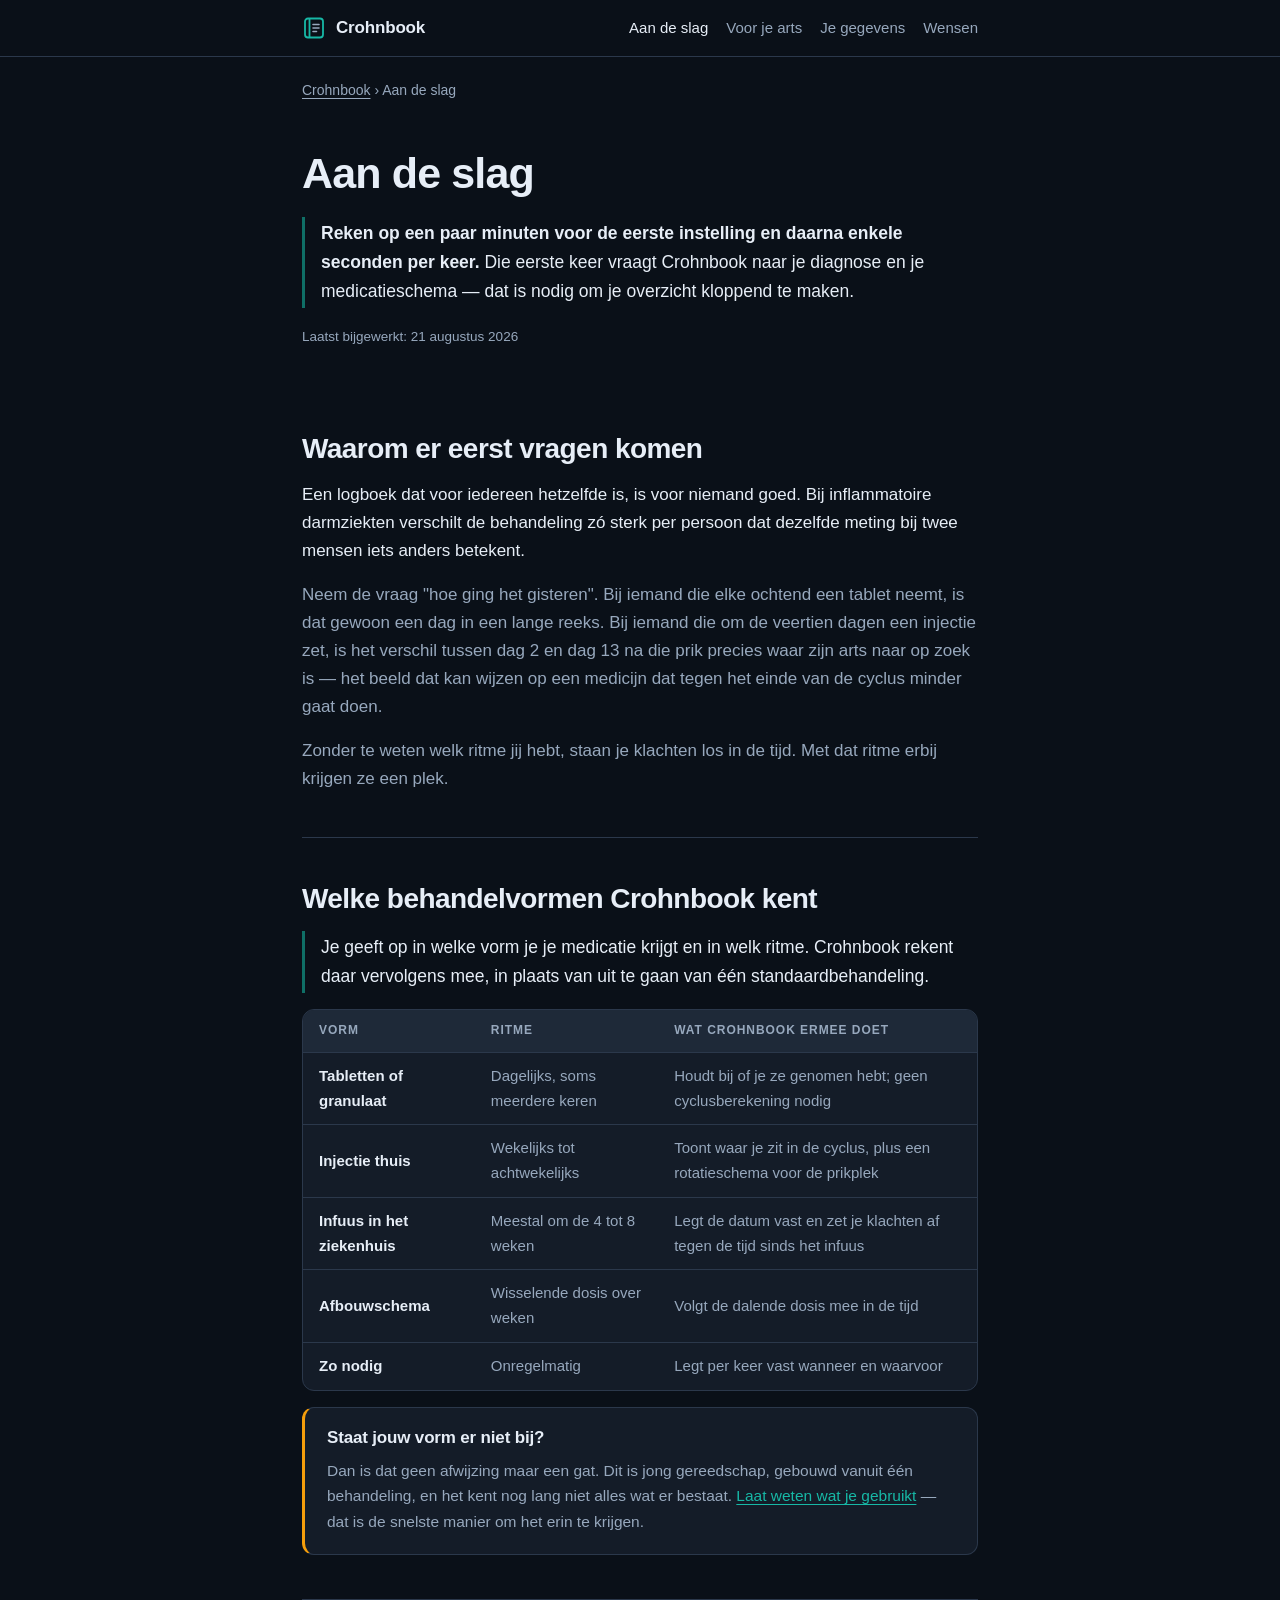
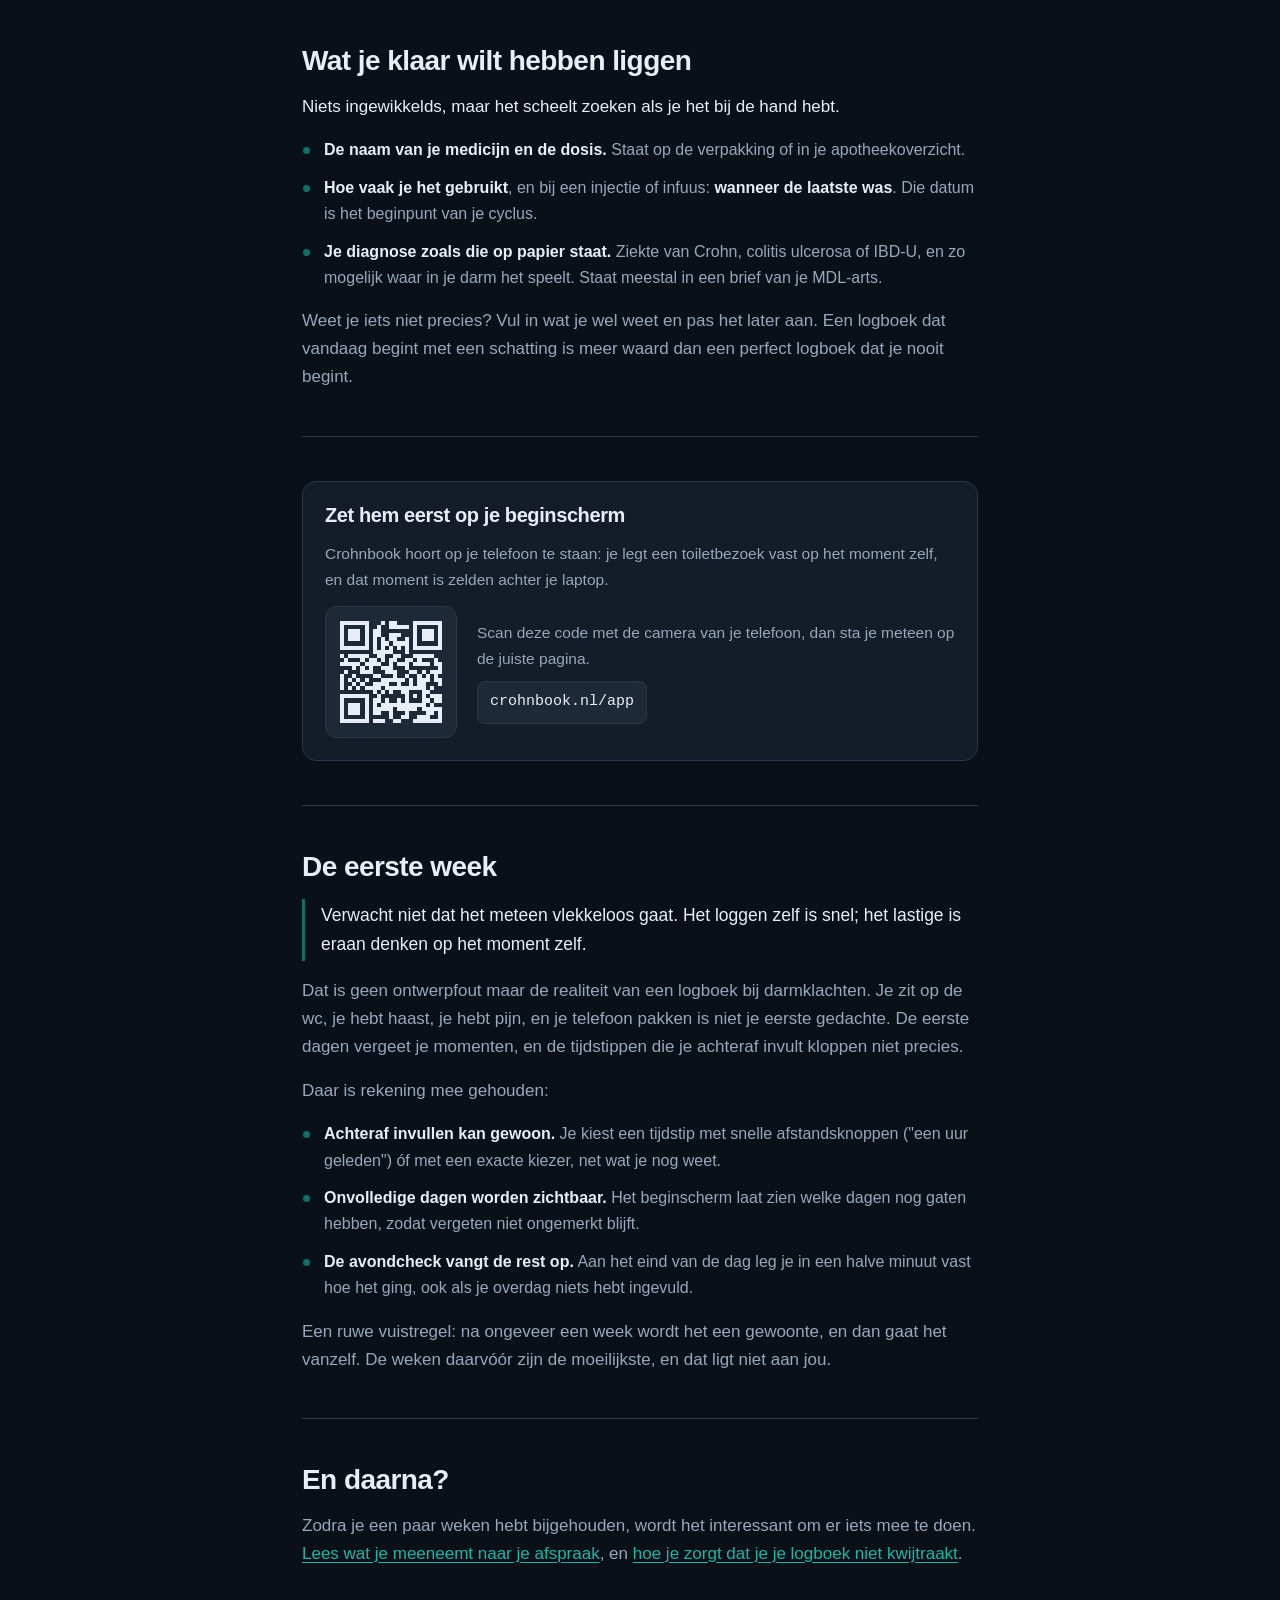
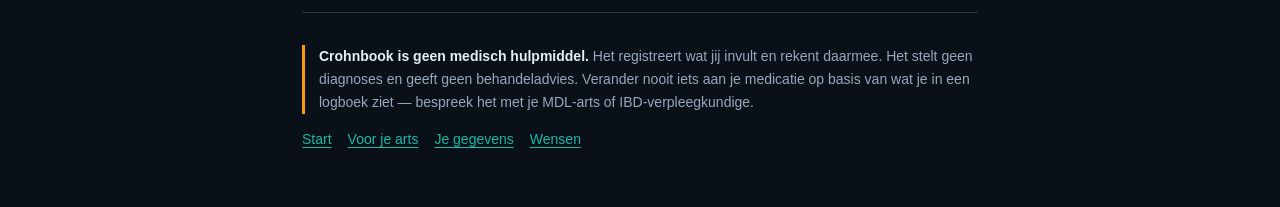
==== aan-de-slag/index.html @ 71969387 "Crohnbook bijgewerkt 2026-08-21 07:29" ====
<!doctype html>
<html lang="nl">
<head>
<meta charset="UTF-8">
<meta name="viewport" content="width=device-width, initial-scale=1">
<title>Aan de slag met Crohnbook — wat je bij de hand wilt hebben</title>
<meta name="description" content="De eerste keer dat je Crohnbook opent vraagt hij naar je diagnose en je medicatieschema, omdat geen twee IBD-patiënten dezelfde behandeling hebben. Wat je klaar wilt hebben liggen en wat je de eerste week kunt verwachten.">
<link rel="canonical" href="https://crohnbook.nl/aan-de-slag/">
<meta name="theme-color" content="#0a1018">

<meta property="og:type" content="article">
<meta property="og:locale" content="nl_NL">
<meta property="og:url" content="https://crohnbook.nl/aan-de-slag/">
<meta property="og:site_name" content="Crohnbook">
<meta property="og:title" content="Aan de slag met Crohnbook — wat je bij de hand wilt hebben">
<meta property="og:description" content="Wat de eerste instelling vraagt, waarom je medicatieritme uitmaakt, en wat je de eerste week kunt verwachten.">
<meta property="og:image" content="https://crohnbook.nl/app/icon-512.png">
<meta name="twitter:card" content="summary">

<link rel="icon" href="/app/icon-192.png">
<link rel="stylesheet" href="/stijl.css">
</head>
<body>

<div class="topbalk">
  <div class="wrap">
    <a class="merk" href="/">
      <svg width="24" height="24" viewBox="0 0 24 24" fill="none" aria-hidden="true">
        <rect x="3" y="2.5" width="18" height="19" rx="3" stroke="#17b8a6" stroke-width="1.8"/>
        <path d="M7.5 2.5v19" stroke="#17b8a6" stroke-width="1.8"/>
        <path d="M11 8.5h6M11 12h6M11 15.5h3.5" stroke="#97a8bd" stroke-width="1.6" stroke-linecap="round"/>
      </svg>
      Crohnbook
    </a>
    <nav aria-label="Hoofdmenu">
      <a href="/aan-de-slag/" aria-current="page">Aan de slag</a>
      <a href="/voor-je-arts/">Voor je arts</a>
      <a href="/privacy/">Je gegevens</a>
      <a href="/wensen/">Wensen</a>
    </nav>
  </div>
</div>

<div class="wrap">

  <nav class="kruimels" aria-label="Kruimelpad">
    <a href="/">Crohnbook</a> &rsaquo; Aan de slag
  </nav>

  <header class="kop">
    <h1>Aan de slag</h1>
    <p class="antwoord"><strong>Reken op een paar minuten voor de eerste instelling en daarna enkele seconden per keer.</strong> Die eerste keer vraagt Crohnbook naar je diagnose en je medicatieschema — dat is nodig om je overzicht kloppend te maken.</p>
    <p class="bijwerk">Laatst bijgewerkt: 21 augustus 2026</p>
  </header>

  <section>
    <h2>Waarom er eerst vragen komen</h2>

    <p class="lead">Een logboek dat voor iedereen hetzelfde is, is voor niemand goed. Bij inflammatoire darmziekten verschilt de behandeling zó sterk per persoon dat dezelfde meting bij twee mensen iets anders betekent.</p>

    <p>Neem de vraag "hoe ging het gisteren". Bij iemand die elke ochtend een tablet neemt, is dat gewoon een dag in een lange reeks. Bij iemand die om de veertien dagen een injectie zet, is het verschil tussen dag 2 en dag 13 na die prik precies waar zijn arts naar op zoek is — het beeld dat kan wijzen op een medicijn dat tegen het einde van de cyclus minder gaat doen.</p>

    <p>Zonder te weten welk ritme jij hebt, staan je klachten los in de tijd. Met dat ritme erbij krijgen ze een plek.</p>
  </section>

  <section>
    <h2>Welke behandelvormen Crohnbook kent</h2>

    <p class="antwoord">Je geeft op in welke vorm je je medicatie krijgt en in welk ritme. Crohnbook rekent daar vervolgens mee, in plaats van uit te gaan van één standaardbehandeling.</p>

    <div class="tabel-scroll">
      <table>
        <thead>
          <tr><th>Vorm</th><th>Ritme</th><th>Wat Crohnbook ermee doet</th></tr>
        </thead>
        <tbody>
          <tr><td><b>Tabletten of granulaat</b></td><td>Dagelijks, soms meerdere keren</td><td>Houdt bij of je ze genomen hebt; geen cyclusberekening nodig</td></tr>
          <tr><td><b>Injectie thuis</b></td><td>Wekelijks tot achtwekelijks</td><td>Toont waar je zit in de cyclus, plus een rotatieschema voor de prikplek</td></tr>
          <tr><td><b>Infuus in het ziekenhuis</b></td><td>Meestal om de 4 tot 8 weken</td><td>Legt de datum vast en zet je klachten af tegen de tijd sinds het infuus</td></tr>
          <tr><td><b>Afbouwschema</b></td><td>Wisselende dosis over weken</td><td>Volgt de dalende dosis mee in de tijd</td></tr>
          <tr><td><b>Zo nodig</b></td><td>Onregelmatig</td><td>Legt per keer vast wanneer en waarvoor</td></tr>
        </tbody>
      </table>
    </div>

    <div class="blok let-op">
      <h3>Staat jouw vorm er niet bij?</h3>
      <p>Dan is dat geen afwijzing maar een gat. Dit is jong gereedschap, gebouwd vanuit één behandeling, en het kent nog lang niet alles wat er bestaat. <a href="/wensen/">Laat weten wat je gebruikt</a> — dat is de snelste manier om het erin te krijgen.</p>
    </div>
  </section>

  <section>
    <h2>Wat je klaar wilt hebben liggen</h2>

    <p class="lead">Niets ingewikkelds, maar het scheelt zoeken als je het bij de hand hebt.</p>

    <ul class="punten">
      <li><b>De naam van je medicijn en de dosis.</b> Staat op de verpakking of in je apotheekoverzicht.</li>
      <li><b>Hoe vaak je het gebruikt</b>, en bij een injectie of infuus: <b>wanneer de laatste was</b>. Die datum is het beginpunt van je cyclus.</li>
      <li><b>Je diagnose zoals die op papier staat.</b> Ziekte van Crohn, colitis ulcerosa of IBD-U, en zo mogelijk waar in je darm het speelt. Staat meestal in een brief van je MDL-arts.</li>
    </ul>

    <p>Weet je iets niet precies? Vul in wat je wel weet en pas het later aan. Een logboek dat vandaag begint met een schatting is meer waard dan een perfect logboek dat je nooit begint.</p>
  </section>

  <section>
    <div class="install" id="install" data-state="algemeen">
      <h2>Zet hem eerst op je beginscherm</h2>

      <div class="variant" data-for="algemeen">
        <p>Doe dit vóór je begint met invullen. Vanaf je beginscherm opent Crohnbook zonder adresbalk, werkt hij offline, en is de kans veel kleiner dat je toestel de opslag ooit opruimt.</p>
        <ol class="stappen">
          <li><b>iPhone:</b> open <span class="adres">crohnbook.nl/app</span> in Safari, tik op het deelicoon en kies <b>Zet op beginscherm</b>.</li>
          <li><b>Android:</b> open het adres in Chrome, tik op de drie puntjes en kies <b>App installeren</b>.</li>
        </ol>
        <a class="knop" href="/app/">Crohnbook openen</a>
      </div>

      <div class="variant" data-for="ios-safari">
        <p>Doe dit vóór je begint met invullen — vanaf je beginscherm werkt hij offline en blijft je logboek beter bewaard.</p>
        <ol class="stappen">
          <li>Tik op het deelicoon
            <span class="glyph"><svg width="16" height="16" viewBox="0 0 24 24" fill="none" aria-hidden="true">
              <path d="M12 3v12M12 3l-3.4 3.4M12 3l3.4 3.4" stroke="currentColor" stroke-width="1.9" stroke-linecap="round" stroke-linejoin="round"/>
              <path d="M8 9.5H6.5A2.5 2.5 0 0 0 4 12v6.5A2.5 2.5 0 0 0 6.5 21h11a2.5 2.5 0 0 0 2.5-2.5V12a2.5 2.5 0 0 0-2.5-2.5H16" stroke="currentColor" stroke-width="1.9" stroke-linecap="round"/>
            </svg></span>
            <span data-plek="iphone">onderaan je scherm.</span><span data-plek="ipad" hidden>rechtsboven in de balk.</span>
          </li>
          <li>Scroll in het menu omlaag naar <b>Zet op beginscherm</b>
            <span class="glyph"><svg width="16" height="16" viewBox="0 0 24 24" fill="none" aria-hidden="true">
              <rect x="3.5" y="3.5" width="17" height="17" rx="4" stroke="currentColor" stroke-width="1.9"/>
              <path d="M12 8.5v7M8.5 12h7" stroke="currentColor" stroke-width="1.9" stroke-linecap="round"/>
            </svg></span>
          </li>
          <li>Tik rechtsboven op <b>Voeg toe</b>.</li>
        </ol>
      </div>

      <div class="variant" data-for="ios-anders">
        <p>Je bekijkt deze pagina niet in Safari. Op de iPhone en iPad kan alléén Safari een webapp aan je beginscherm toevoegen.</p>
        <p>Kopieer het adres, open Safari en plak het in de adresbalk.</p>
        <div class="adres">crohnbook.nl/app</div>
        <button class="knop" type="button" data-kopieer="https://crohnbook.nl/app/">Adres kopiëren</button>
      </div>

      <div class="variant" data-for="in-app">
        <p>Je bekijkt deze pagina in een venster binnen een andere app. Daar kun je niets aan je beginscherm toevoegen.</p>
        <p>Tik op de drie puntjes in de hoek van dit venster en kies <b>Open in browser</b>, of kopieer het adres.</p>
        <div class="adres">crohnbook.nl/app</div>
        <button class="knop" type="button" data-kopieer="https://crohnbook.nl/app/">Adres kopiëren</button>
      </div>

      <div class="variant" data-for="android">
        <p>Je kunt Crohnbook in één tik installeren. Doe dat vóór je begint met invullen.</p>
        <button class="knop" type="button" id="android-installeer" hidden>Crohnbook installeren</button>
        <ol class="stappen" id="android-handmatig">
          <li>Tik op de drie puntjes rechtsboven in Chrome.</li>
          <li>Kies <b>App installeren</b> of <b>Toevoegen aan startscherm</b>.</li>
        </ol>
      </div>

      <div class="variant" data-for="desktop">
        <p>Crohnbook hoort op je telefoon te staan: je legt een toiletbezoek vast op het moment zelf, en dat moment is zelden achter je laptop.</p>
        <div class="qr">
          <img src="/qr.svg" width="132" height="132" alt="QR-code naar crohnbook.nl/app">
          <div>
            <p>Scan deze code met de camera van je telefoon, dan sta je meteen op de juiste pagina.</p>
            <div class="adres">crohnbook.nl/app</div>
          </div>
        </div>
      </div>

      <div class="variant" data-for="geinstalleerd">
        <p>Hij staat al op je toestel. Je kunt meteen beginnen.</p>
        <a class="knop" href="/app/">Naar je logboek</a>
      </div>
    </div>
  </section>

  <section>
    <h2>De eerste week</h2>

    <p class="antwoord">Verwacht niet dat het meteen vlekkeloos gaat. Het loggen zelf is snel; het lastige is eraan denken op het moment zelf.</p>

    <p>Dat is geen ontwerpfout maar de realiteit van een logboek bij darmklachten. Je zit op de wc, je hebt haast, je hebt pijn, en je telefoon pakken is niet je eerste gedachte. De eerste dagen vergeet je momenten, en de tijdstippen die je achteraf invult kloppen niet precies.</p>

    <p>Daar is rekening mee gehouden:</p>

    <ul class="punten">
      <li><b>Achteraf invullen kan gewoon.</b> Je kiest een tijdstip met snelle afstandsknoppen ("een uur geleden") óf met een exacte kiezer, net wat je nog weet.</li>
      <li><b>Onvolledige dagen worden zichtbaar.</b> Het beginscherm laat zien welke dagen nog gaten hebben, zodat vergeten niet ongemerkt blijft.</li>
      <li><b>De avondcheck vangt de rest op.</b> Aan het eind van de dag leg je in een halve minuut vast hoe het ging, ook als je overdag niets hebt ingevuld.</li>
    </ul>

    <p>Een ruwe vuistregel: na ongeveer een week wordt het een gewoonte, en dan gaat het vanzelf. De weken daarvóór zijn de moeilijkste, en dat ligt niet aan jou.</p>
  </section>

  <section>
    <h2>En daarna?</h2>
    <p>Zodra je een paar weken hebt bijgehouden, wordt het interessant om er iets mee te doen. <a href="/voor-je-arts/">Lees wat je meeneemt naar je afspraak</a>, en <a href="/privacy/">hoe je zorgt dat je je logboek niet kwijtraakt</a>.</p>
  </section>

  <footer>
    <p class="disclaimer"><strong>Crohnbook is geen medisch hulpmiddel.</strong> Het registreert wat jij invult en rekent daarmee. Het stelt geen diagnoses en geeft geen behandeladvies. Verander nooit iets aan je medicatie op basis van wat je in een logboek ziet — bespreek het met je MDL-arts of IBD-verpleegkundige.</p>
    <nav aria-label="Voetmenu">
      <a href="/">Start</a>
      <a href="/voor-je-arts/">Voor je arts</a>
      <a href="/privacy/">Je gegevens</a>
      <a href="/wensen/">Wensen</a>
    </nav>
  </footer>

</div>

<script type="application/ld+json">
{
  "@context": "https://schema.org",
  "@type": "WebPage",
  "@id": "https://crohnbook.nl/aan-de-slag/",
  "url": "https://crohnbook.nl/aan-de-slag/",
  "name": "Aan de slag met Crohnbook",
  "inLanguage": "nl-NL",
  "dateModified": "2026-08-21",
  "description": "Wat de eerste instelling van Crohnbook vraagt, waarom je medicatieritme uitmaakt en wat je de eerste week kunt verwachten.",
  "isPartOf": { "@id": "https://crohnbook.nl/#website" },
  "breadcrumb": {
    "@type": "BreadcrumbList",
    "itemListElement": [
      { "@type": "ListItem", "position": 1, "name": "Crohnbook", "item": "https://crohnbook.nl/" },
      { "@type": "ListItem", "position": 2, "name": "Aan de slag" }
    ]
  }
}
</script>

<script src="/installeren.js" defer></script>

</body>
</html>
---- stijl.css ----
/* Crohnbook — gedeelde opmaak voor alle pagina's op crohnbook.nl.
   De kleuren komen uit de app (src/index.css), zodat site en dagboek niet als
   twee losse producten voelen. */

:root {
  color-scheme: dark;
  --ink: #0a1018;
  --surface: #141c28;
  --raised: #1e2938;
  --line: #2b384b;
  --body: #e7eef7;
  --muted: #97a8bd;
  --accent: #17b8a6;
  --accent-deep: #0f6f66;
  --caution: #f59e0b;
  --sans: -apple-system, BlinkMacSystemFont, "Segoe UI", Roboto, "Helvetica Neue", Arial, sans-serif;
  --mono: ui-monospace, "SF Mono", "Cascadia Mono", Consolas, monospace;
}

* { box-sizing: border-box; }

html { -webkit-text-size-adjust: 100%; scroll-behavior: smooth; }

@media (prefers-reduced-motion: reduce) {
  html { scroll-behavior: auto; }
  * { animation: none !important; transition: none !important; }
}

body {
  margin: 0;
  background: var(--ink);
  color: var(--body);
  font-family: var(--sans);
  font-size: 17px;
  line-height: 1.65;
  -webkit-font-smoothing: antialiased;
}

.wrap { max-width: 720px; margin: 0 auto; padding: 0 22px; }

h1, h2, h3 { text-wrap: balance; line-height: 1.18; margin: 0; letter-spacing: -0.02em; }
h1 { font-size: clamp(29px, 6vw, 43px); font-weight: 700; }
h2 { font-size: clamp(22px, 4.2vw, 28px); font-weight: 650; }
h3 { font-size: 18px; font-weight: 650; letter-spacing: -0.01em; }
p { margin: 0; }
a { color: var(--accent); text-underline-offset: 3px; }
a:focus-visible, button:focus-visible, summary:focus-visible {
  outline: 2px solid var(--accent);
  outline-offset: 3px;
  border-radius: 3px;
}

/* ---------- navigatie ---------- */

.topbalk {
  border-bottom: 1px solid var(--line);
  background: var(--ink);
}
.topbalk .wrap {
  display: flex;
  align-items: center;
  justify-content: space-between;
  gap: 18px;
  flex-wrap: wrap;
  padding-top: 14px;
  padding-bottom: 14px;
}
.merk {
  display: inline-flex;
  align-items: center;
  gap: 10px;
  font-weight: 650;
  letter-spacing: -0.01em;
  color: var(--body);
  text-decoration: none;
}
.merk svg { display: block; flex: none; }
.topbalk nav {
  display: flex;
  gap: 18px;
  flex-wrap: wrap;
  font-size: 15px;
}
.topbalk nav a { color: var(--muted); text-decoration: none; }
.topbalk nav a:hover, .topbalk nav a[aria-current="page"] { color: var(--body); }

.kruimels {
  font-size: 14px;
  color: var(--muted);
  padding-top: 22px;
}
.kruimels a { color: var(--muted); }

/* ---------- secties ---------- */

section {
  display: flex;
  flex-direction: column;
  gap: 16px;
  padding: 44px 0;
  border-top: 1px solid var(--line);
}
section:first-of-type { border-top: 0; }
section p { color: var(--muted); }
section p.lead { color: var(--body); }

header.kop {
  display: flex;
  flex-direction: column;
  gap: 18px;
  padding: 46px 0 40px;
}
header.kop p.tagline {
  font-size: clamp(18px, 3.4vw, 21px);
  color: var(--muted);
  max-width: 40ch;
}

/* Het directe antwoord bovenaan een pagina: de zin die een zoekmachine of een
   AI-assistent kan overnemen zonder de rest te lezen. */
.antwoord {
  border-left: 3px solid var(--accent-deep);
  padding: 2px 0 2px 16px;
  font-size: 17.5px;
  color: var(--body);
}

.bijwerk {
  font-size: 13.5px;
  color: var(--muted);
  font-variant-numeric: tabular-nums;
}

/* ---------- kaarten en lijsten ---------- */

.kaarten {
  display: grid;
  grid-template-columns: repeat(auto-fit, minmax(220px, 1fr));
  gap: 14px;
}
.kaart {
  background: var(--surface);
  border: 1px solid var(--line);
  border-radius: 12px;
  padding: 18px;
  display: flex;
  flex-direction: column;
  gap: 7px;
}
.kaart p { font-size: 15px; }

/* De bolletjes staan absoluut in plaats van als grid- of flexcel: tekst en <b>
   binnen één li zouden anders elk een eigen cel worden en per woord afbreken. */
ul.punten {
  margin: 0;
  padding: 0;
  list-style: none;
  display: flex;
  flex-direction: column;
  gap: 11px;
}
ul.punten li {
  position: relative;
  padding-left: 22px;
  color: var(--muted);
  font-size: 16px;
}
ul.punten li b { color: var(--body); font-weight: 650; }
ul.punten li::before {
  content: "";
  position: absolute;
  left: 1px;
  top: 10px;
  width: 7px;
  height: 7px;
  border-radius: 50%;
  background: var(--accent-deep);
}
ul.punten.niet li::before { background: var(--caution); }

ol.stappen {
  list-style: none;
  margin: 0;
  padding: 0;
  display: flex;
  flex-direction: column;
  gap: 12px;
  counter-reset: s;
}
ol.stappen li {
  counter-increment: s;
  position: relative;
  padding-left: 38px;
  min-height: 26px;
  font-size: 15.5px;
  color: var(--body);
}
ol.stappen li::before {
  content: counter(s);
  position: absolute;
  left: 0;
  top: 1px;
  display: grid;
  place-items: center;
  width: 26px;
  height: 26px;
  border-radius: 50%;
  background: var(--raised);
  border: 1px solid var(--line);
  color: var(--muted);
  font-size: 13px;
  font-weight: 600;
}
ol.stappen li p { color: var(--muted); font-size: 15px; margin-top: 3px; }
ol.stappen .glyph {
  display: inline-flex;
  align-items: center;
  justify-content: center;
  width: 26px;
  height: 26px;
  vertical-align: -7px;
  margin: 0 1px;
  border-radius: 6px;
  background: var(--raised);
  border: 1px solid var(--line);
  color: var(--accent);
}
ol.stappen .glyph svg { display: block; }

/* ---------- knoppen en adressen ---------- */

.knop {
  display: inline-flex;
  align-items: center;
  justify-content: center;
  gap: 9px;
  align-self: flex-start;
  padding: 12px 20px;
  border-radius: 10px;
  border: 1px solid transparent;
  background: var(--accent-deep);
  color: #ffffff;
  font: inherit;
  font-size: 16px;
  font-weight: 600;
  text-decoration: none;
  cursor: pointer;
}
.knop:hover { background: #14837a; }
.knop.stil { background: transparent; border-color: var(--line); color: var(--body); }
.knop.stil:hover { background: var(--raised); }

.adres {
  font-family: var(--mono);
  font-size: 15px;
  color: var(--body);
  background: var(--raised);
  border: 1px solid var(--line);
  border-radius: 8px;
  padding: 8px 12px;
  align-self: flex-start;
}

/* ---------- installatieblok ---------- */

.install {
  background: var(--surface);
  border: 1px solid var(--line);
  border-radius: 14px;
  padding: 22px;
  display: flex;
  flex-direction: column;
  gap: 14px;
}
.install h2 { font-size: 20px; }
.install p { color: var(--muted); font-size: 15.5px; }

.variant { display: none; flex-direction: column; gap: 14px; }
.install[data-state="algemeen"] .variant[data-for="algemeen"],
.install[data-state="ios-safari"] .variant[data-for="ios-safari"],
.install[data-state="ios-anders"] .variant[data-for="ios-anders"],
.install[data-state="in-app"] .variant[data-for="in-app"],
.install[data-state="android"] .variant[data-for="android"],
.install[data-state="desktop"] .variant[data-for="desktop"],
.install[data-state="geinstalleerd"] .variant[data-for="geinstalleerd"] { display: flex; }

.qr { display: flex; gap: 20px; align-items: center; flex-wrap: wrap; }
.qr img {
  width: 132px;
  height: 132px;
  padding: 10px;
  background: var(--raised);
  border: 1px solid var(--line);
  border-radius: 12px;
}
/* Alleen de kolom naast de code, niet het adresvakje dat erin zit. */
.qr > div { flex: 1 1 220px; display: flex; flex-direction: column; gap: 10px; }

/* ---------- uitgelicht blok ---------- */

.blok {
  background: var(--surface);
  border: 1px solid var(--line);
  border-radius: 12px;
  padding: 20px 22px;
  display: flex;
  flex-direction: column;
  gap: 10px;
}
.blok.let-op { border-left: 3px solid var(--caution); }
.blok p { font-size: 15.5px; }
.blok h3 { font-size: 17px; }

/* ---------- tabel ---------- */

.tabel-scroll {
  overflow-x: auto;
  border: 1px solid var(--line);
  border-radius: 12px;
  background: var(--surface);
}
table { border-collapse: collapse; width: 100%; min-width: 460px; font-size: 15px; }
th, td { text-align: left; padding: 11px 16px; border-bottom: 1px solid var(--line); }
thead th {
  font-size: 12px;
  letter-spacing: 0.08em;
  text-transform: uppercase;
  color: var(--muted);
  font-weight: 600;
  background: var(--raised);
}
td { color: var(--muted); }
td b { color: var(--body); font-weight: 650; }
tbody tr:last-child td { border-bottom: 0; }

/* ---------- faq ---------- */

.faq { display: flex; flex-direction: column; }
details { border-bottom: 1px solid var(--line); padding: 14px 0; }
details:first-of-type { border-top: 1px solid var(--line); }
summary {
  cursor: pointer;
  font-weight: 600;
  font-size: 16.5px;
  list-style: none;
  display: flex;
  justify-content: space-between;
  gap: 14px;
  align-items: center;
}
summary::-webkit-details-marker { display: none; }
summary::after { content: "+"; color: var(--muted); font-weight: 400; font-size: 20px; line-height: 1; }
details[open] summary::after { content: "\2212"; }
details p { color: var(--muted); font-size: 15.5px; padding-top: 10px; }
details p + p { padding-top: 8px; }

/* ---------- maker ---------- */

.maker {
  display: flex;
  gap: 16px;
  align-items: flex-start;
  background: var(--surface);
  border: 1px solid var(--line);
  border-radius: 12px;
  padding: 20px 22px;
}
.maker .cirkel {
  flex: none;
  width: 44px;
  height: 44px;
  border-radius: 50%;
  background: var(--raised);
  border: 1px solid var(--line);
  display: grid;
  place-items: center;
  color: var(--accent);
}
.maker div.tekst { display: flex; flex-direction: column; gap: 8px; }
.maker p { font-size: 15.5px; color: var(--muted); }

/* ---------- voetregel ---------- */

footer {
  border-top: 1px solid var(--line);
  padding: 32px 0 56px;
  display: flex;
  flex-direction: column;
  gap: 14px;
  font-size: 14px;
  color: var(--muted);
}
footer strong { color: var(--body); font-weight: 600; }
footer nav { display: flex; gap: 16px; flex-wrap: wrap; }
footer .disclaimer {
  border-left: 3px solid var(--caution);
  padding-left: 14px;
}

@media (max-width: 480px) {
  body { font-size: 16px; }
  .install, .blok, .maker { padding: 18px; }
  .topbalk nav { gap: 14px; font-size: 14.5px; }
}
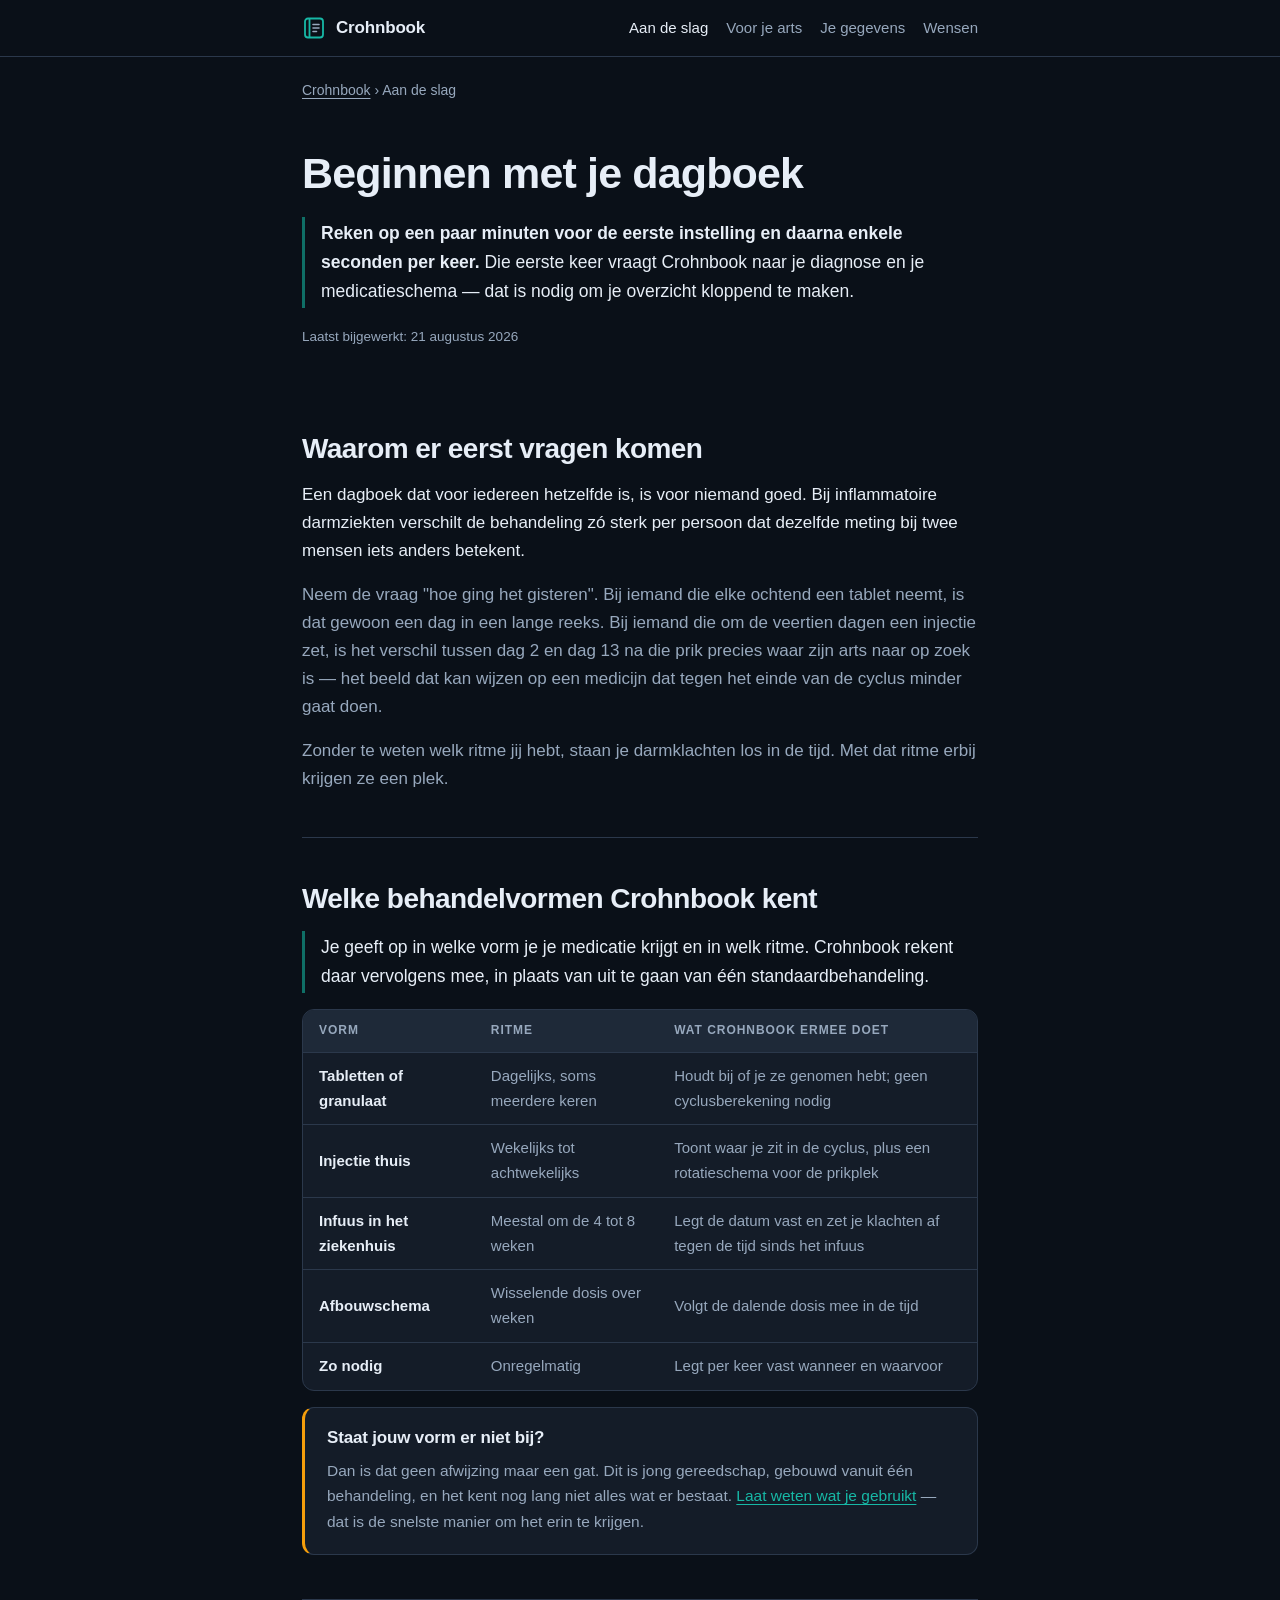
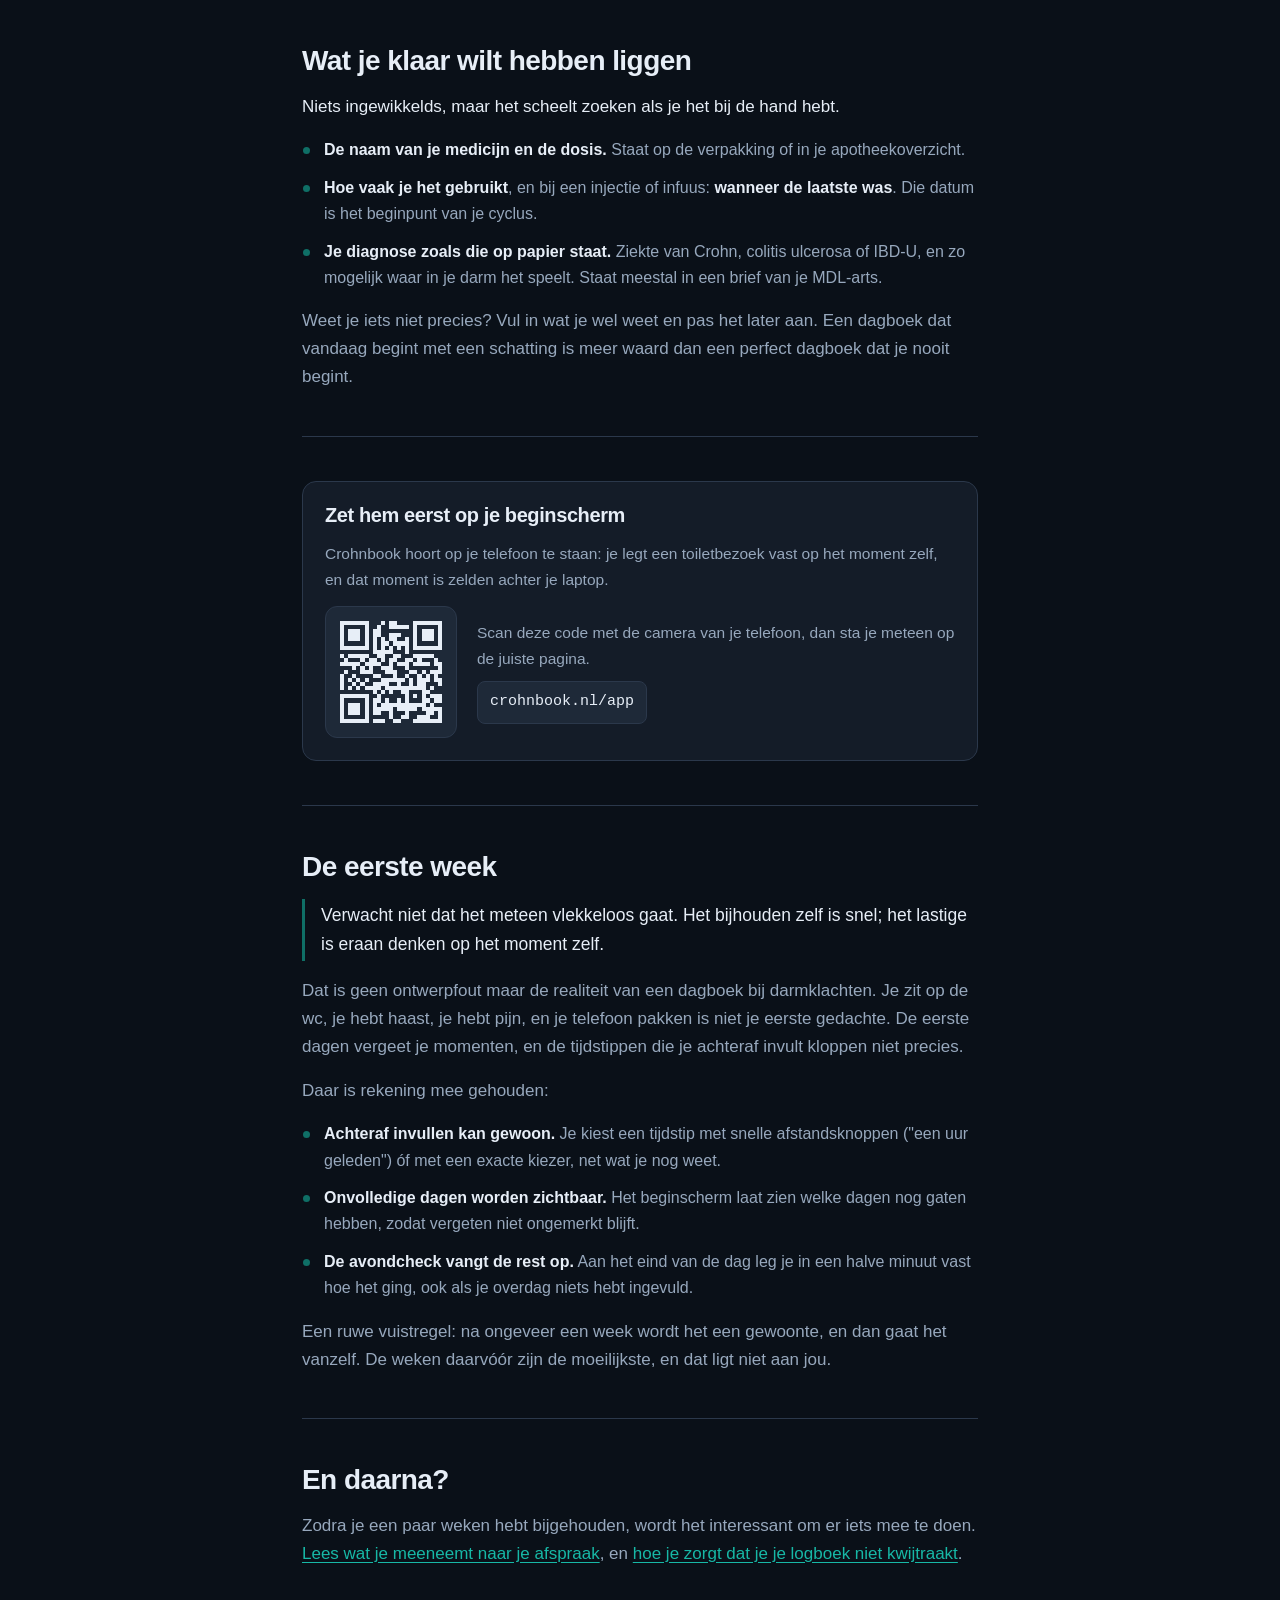
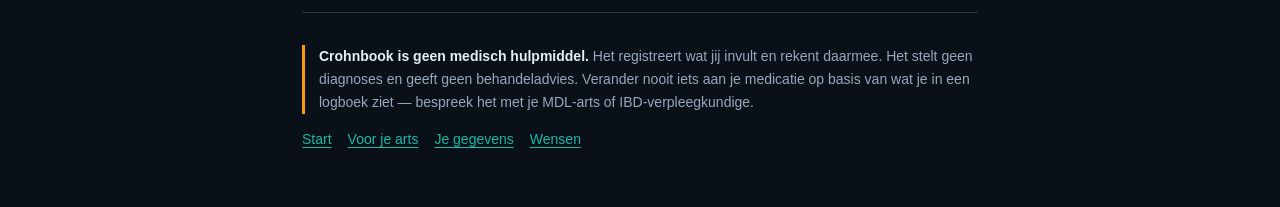
==== commit 538ef3f5: "Crohnbook bijgewerkt 2026-08-21 09:03" ====
--- a/aan-de-slag/index.html
+++ b/aan-de-slag/index.html
@@ -3,8 +3,8 @@
 <head>
 <meta charset="UTF-8">
 <meta name="viewport" content="width=device-width, initial-scale=1">
-<title>Aan de slag met Crohnbook — wat je bij de hand wilt hebben</title>
-<meta name="description" content="De eerste keer dat je Crohnbook opent vraagt hij naar je diagnose en je medicatieschema, omdat geen twee IBD-patiënten dezelfde behandeling hebben. Wat je klaar wilt hebben liggen en wat je de eerste week kunt verwachten.">
+<title>Beginnen met een dagboek voor je darmklachten — Crohnbook</title>
+<meta name="description" content="Zo begin je met het bijhouden van je darmklachten bij Crohn of colitis ulcerosa. De eerste keer vraagt Crohnbook naar je diagnose en je medicatieschema, omdat geen twee IBD-patiënten dezelfde behandeling hebben. Wat je klaar wilt hebben liggen en wat je de eerste week kunt verwachten.">
 <link rel="canonical" href="https://crohnbook.nl/aan-de-slag/">
 <meta name="theme-color" content="#0a1018">
 
@@ -12,7 +12,7 @@
 <meta property="og:locale" content="nl_NL">
 <meta property="og:url" content="https://crohnbook.nl/aan-de-slag/">
 <meta property="og:site_name" content="Crohnbook">
-<meta property="og:title" content="Aan de slag met Crohnbook — wat je bij de hand wilt hebben">
+<meta property="og:title" content="Beginnen met een dagboek voor je darmklachten — Crohnbook">
 <meta property="og:description" content="Wat de eerste instelling vraagt, waarom je medicatieritme uitmaakt, en wat je de eerste week kunt verwachten.">
 <meta property="og:image" content="https://crohnbook.nl/app/icon-512.png">
 <meta name="twitter:card" content="summary">
@@ -48,7 +48,7 @@
   </nav>
 
   <header class="kop">
-    <h1>Aan de slag</h1>
+    <h1>Beginnen met je dagboek</h1>
     <p class="antwoord"><strong>Reken op een paar minuten voor de eerste instelling en daarna enkele seconden per keer.</strong> Die eerste keer vraagt Crohnbook naar je diagnose en je medicatieschema — dat is nodig om je overzicht kloppend te maken.</p>
     <p class="bijwerk">Laatst bijgewerkt: 21 augustus 2026</p>
   </header>
@@ -56,11 +56,11 @@
   <section>
     <h2>Waarom er eerst vragen komen</h2>
 
-    <p class="lead">Een logboek dat voor iedereen hetzelfde is, is voor niemand goed. Bij inflammatoire darmziekten verschilt de behandeling zó sterk per persoon dat dezelfde meting bij twee mensen iets anders betekent.</p>
+    <p class="lead">Een dagboek dat voor iedereen hetzelfde is, is voor niemand goed. Bij inflammatoire darmziekten verschilt de behandeling zó sterk per persoon dat dezelfde meting bij twee mensen iets anders betekent.</p>
 
     <p>Neem de vraag "hoe ging het gisteren". Bij iemand die elke ochtend een tablet neemt, is dat gewoon een dag in een lange reeks. Bij iemand die om de veertien dagen een injectie zet, is het verschil tussen dag 2 en dag 13 na die prik precies waar zijn arts naar op zoek is — het beeld dat kan wijzen op een medicijn dat tegen het einde van de cyclus minder gaat doen.</p>
 
-    <p>Zonder te weten welk ritme jij hebt, staan je klachten los in de tijd. Met dat ritme erbij krijgen ze een plek.</p>
+    <p>Zonder te weten welk ritme jij hebt, staan je darmklachten los in de tijd. Met dat ritme erbij krijgen ze een plek.</p>
   </section>
 
   <section>
@@ -100,7 +100,7 @@
       <li><b>Je diagnose zoals die op papier staat.</b> Ziekte van Crohn, colitis ulcerosa of IBD-U, en zo mogelijk waar in je darm het speelt. Staat meestal in een brief van je MDL-arts.</li>
     </ul>
 
-    <p>Weet je iets niet precies? Vul in wat je wel weet en pas het later aan. Een logboek dat vandaag begint met een schatting is meer waard dan een perfect logboek dat je nooit begint.</p>
+    <p>Weet je iets niet precies? Vul in wat je wel weet en pas het later aan. Een dagboek dat vandaag begint met een schatting is meer waard dan een perfect dagboek dat je nooit begint.</p>
   </section>
 
   <section>
@@ -180,9 +180,9 @@
   <section>
     <h2>De eerste week</h2>
 
-    <p class="antwoord">Verwacht niet dat het meteen vlekkeloos gaat. Het loggen zelf is snel; het lastige is eraan denken op het moment zelf.</p>
-
-    <p>Dat is geen ontwerpfout maar de realiteit van een logboek bij darmklachten. Je zit op de wc, je hebt haast, je hebt pijn, en je telefoon pakken is niet je eerste gedachte. De eerste dagen vergeet je momenten, en de tijdstippen die je achteraf invult kloppen niet precies.</p>
+    <p class="antwoord">Verwacht niet dat het meteen vlekkeloos gaat. Het bijhouden zelf is snel; het lastige is eraan denken op het moment zelf.</p>
+
+    <p>Dat is geen ontwerpfout maar de realiteit van een dagboek bij darmklachten. Je zit op de wc, je hebt haast, je hebt pijn, en je telefoon pakken is niet je eerste gedachte. De eerste dagen vergeet je momenten, en de tijdstippen die je achteraf invult kloppen niet precies.</p>
 
     <p>Daar is rekening mee gehouden:</p>
 
@@ -218,10 +218,10 @@
   "@type": "WebPage",
   "@id": "https://crohnbook.nl/aan-de-slag/",
   "url": "https://crohnbook.nl/aan-de-slag/",
-  "name": "Aan de slag met Crohnbook",
+  "name": "Beginnen met een dagboek voor je darmklachten",
   "inLanguage": "nl-NL",
   "dateModified": "2026-08-21",
-  "description": "Wat de eerste instelling van Crohnbook vraagt, waarom je medicatieritme uitmaakt en wat je de eerste week kunt verwachten.",
+  "description": "Zo begin je met het bijhouden van je darmklachten: wat de eerste instelling van Crohnbook vraagt, waarom je medicatieritme uitmaakt en wat je de eerste week kunt verwachten.",
   "isPartOf": { "@id": "https://crohnbook.nl/#website" },
   "breadcrumb": {
     "@type": "BreadcrumbList",
